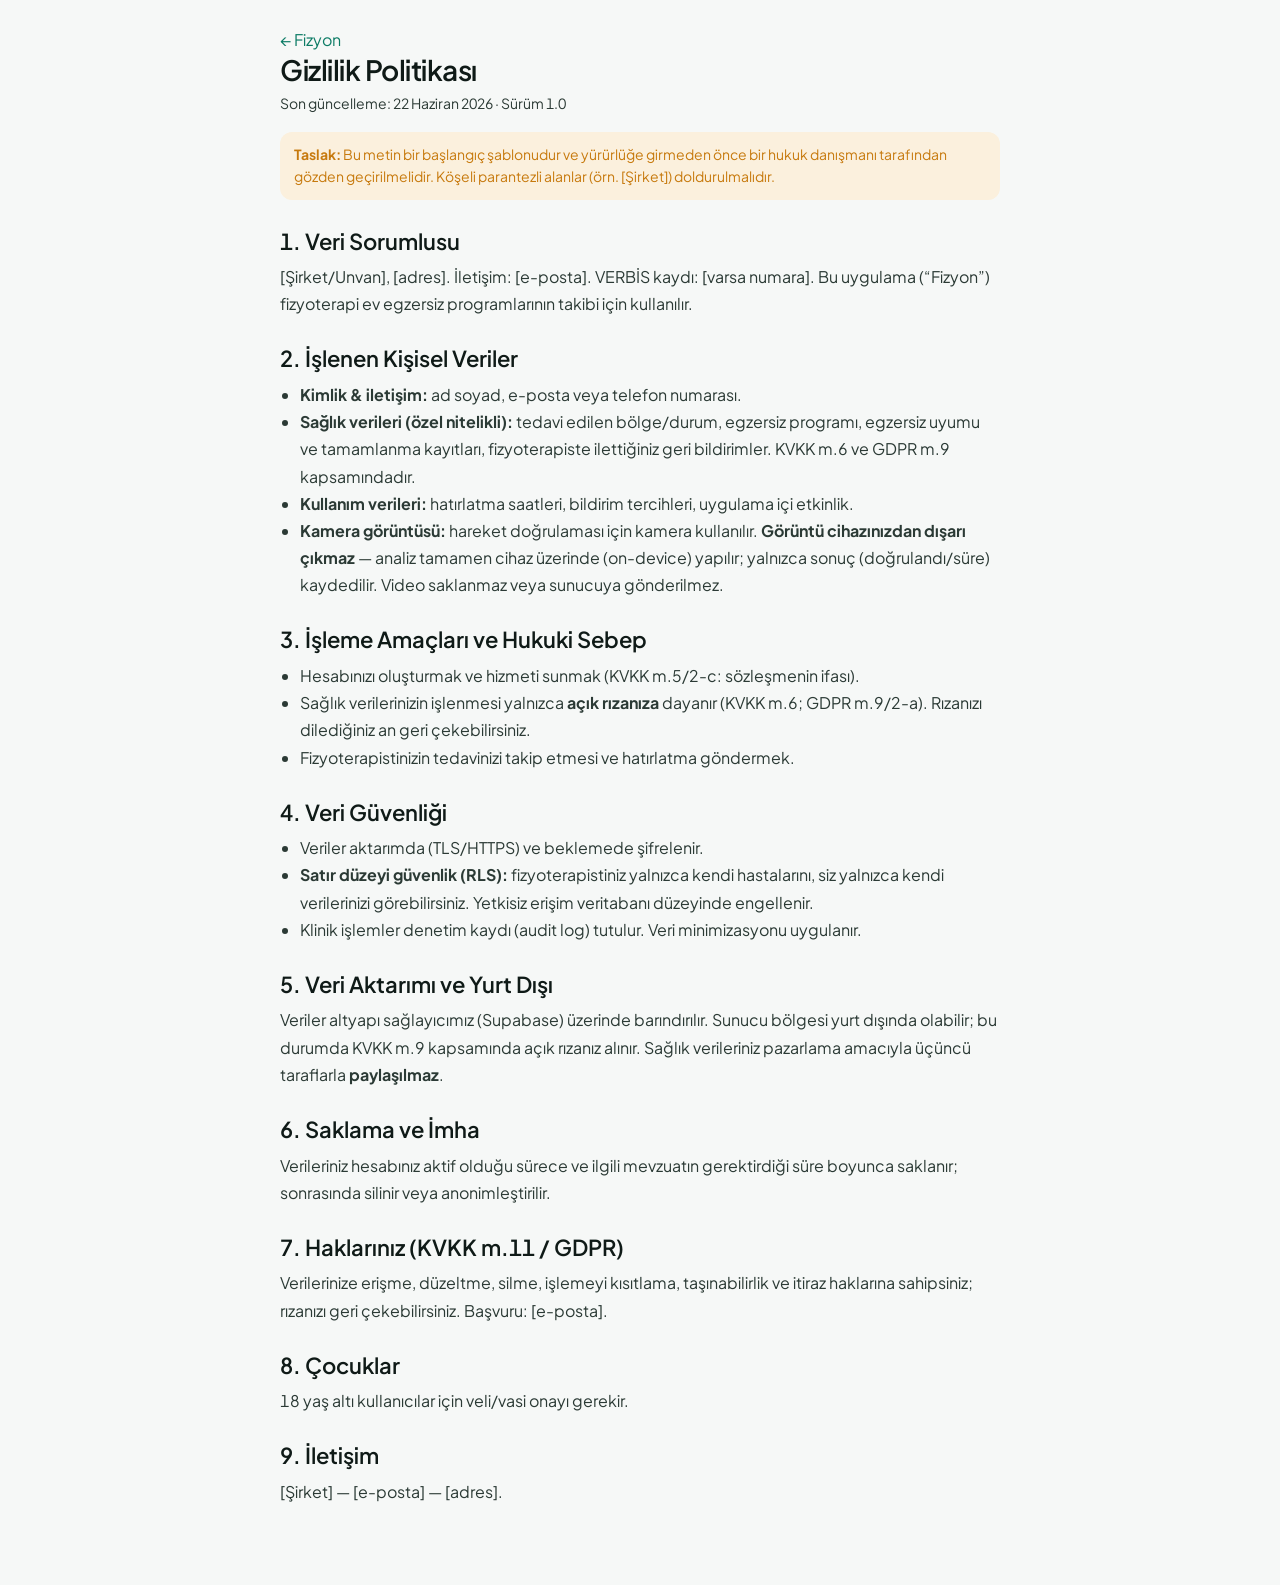
==== privacy.html @ be98ea69 "Add cloud backend (Supabase), real auth, KVKK consent, legal docs, Google Play readiness - Supabase " ====
<!DOCTYPE html>
<html lang="tr">
<head>
<meta charset="UTF-8">
<meta name="viewport" content="width=device-width, initial-scale=1">
<title>Gizlilik Politikası — Fizyon</title>
<link rel="stylesheet" href="css/styles.css">
<style>body{background:var(--bg)} .doc{max-width:760px;margin:0 auto;padding:28px 20px 80px} .doc h1{margin-bottom:6px} .doc h2{margin:28px 0 8px} .doc p,.doc li{color:var(--ink-700);line-height:1.7} .doc ul{padding-left:20px;margin:8px 0} .note{background:var(--warn-bg);color:var(--warn);padding:12px 14px;border-radius:var(--r-md);font-size:14px;margin:16px 0}</style>
</head>
<body>
<article class="doc">
  <a href="index.html" style="color:var(--teal-600);text-decoration:none">&larr; Fizyon</a>
  <h1>Gizlilik Politikası</h1>
  <p class="hint">Son güncelleme: 22 Haziran 2026 · Sürüm 1.0</p>

  <div class="note"><b>Taslak:</b> Bu metin bir başlangıç şablonudur ve yürürlüğe girmeden önce bir hukuk danışmanı tarafından gözden geçirilmelidir. Köşeli parantezli alanlar (örn. [Şirket]) doldurulmalıdır.</div>

  <h2>1. Veri Sorumlusu</h2>
  <p>[Şirket/Unvan], [adres]. İletişim: [e-posta]. VERBİS kaydı: [varsa numara]. Bu uygulama (“Fizyon”) fizyoterapi ev egzersiz programlarının takibi için kullanılır.</p>

  <h2>2. İşlenen Kişisel Veriler</h2>
  <ul>
    <li><b>Kimlik & iletişim:</b> ad soyad, e-posta veya telefon numarası.</li>
    <li><b>Sağlık verileri (özel nitelikli):</b> tedavi edilen bölge/durum, egzersiz programı, egzersiz uyumu ve tamamlanma kayıtları, fizyoterapiste ilettiğiniz geri bildirimler. KVKK m.6 ve GDPR m.9 kapsamındadır.</li>
    <li><b>Kullanım verileri:</b> hatırlatma saatleri, bildirim tercihleri, uygulama içi etkinlik.</li>
    <li><b>Kamera görüntüsü:</b> hareket doğrulaması için kamera kullanılır. <b>Görüntü cihazınızdan dışarı çıkmaz</b> — analiz tamamen cihaz üzerinde (on-device) yapılır; yalnızca sonuç (doğrulandı/süre) kaydedilir. Video saklanmaz veya sunucuya gönderilmez.</li>
  </ul>

  <h2>3. İşleme Amaçları ve Hukuki Sebep</h2>
  <ul>
    <li>Hesabınızı oluşturmak ve hizmeti sunmak (KVKK m.5/2-c: sözleşmenin ifası).</li>
    <li>Sağlık verilerinizin işlenmesi yalnızca <b>açık rızanıza</b> dayanır (KVKK m.6; GDPR m.9/2-a). Rızanızı dilediğiniz an geri çekebilirsiniz.</li>
    <li>Fizyoterapistinizin tedavinizi takip etmesi ve hatırlatma göndermek.</li>
  </ul>

  <h2>4. Veri Güvenliği</h2>
  <ul>
    <li>Veriler aktarımda (TLS/HTTPS) ve beklemede şifrelenir.</li>
    <li><b>Satır düzeyi güvenlik (RLS):</b> fizyoterapistiniz yalnızca kendi hastalarını, siz yalnızca kendi verilerinizi görebilirsiniz. Yetkisiz erişim veritabanı düzeyinde engellenir.</li>
    <li>Klinik işlemler denetim kaydı (audit log) tutulur. Veri minimizasyonu uygulanır.</li>
  </ul>

  <h2>5. Veri Aktarımı ve Yurt Dışı</h2>
  <p>Veriler altyapı sağlayıcımız (Supabase) üzerinde barındırılır. Sunucu bölgesi yurt dışında olabilir; bu durumda KVKK m.9 kapsamında açık rızanız alınır. Sağlık verileriniz pazarlama amacıyla üçüncü taraflarla <b>paylaşılmaz</b>.</p>

  <h2>6. Saklama ve İmha</h2>
  <p>Verileriniz hesabınız aktif olduğu sürece ve ilgili mevzuatın gerektirdiği süre boyunca saklanır; sonrasında silinir veya anonimleştirilir.</p>

  <h2>7. Haklarınız (KVKK m.11 / GDPR)</h2>
  <p>Verilerinize erişme, düzeltme, silme, işlemeyi kısıtlama, taşınabilirlik ve itiraz haklarına sahipsiniz; rızanızı geri çekebilirsiniz. Başvuru: [e-posta].</p>

  <h2>8. Çocuklar</h2>
  <p>18 yaş altı kullanıcılar için veli/vasi onayı gerekir.</p>

  <h2>9. İletişim</h2>
  <p>[Şirket] — [e-posta] — [adres].</p>
</article>
</body>
</html>
---- css/styles.css ----
/* Fizyon design system — see DESIGN.md */
@import url('https://fonts.googleapis.com/css2?family=Plus+Jakarta+Sans:wght@400;500;600;700&display=swap');

:root{
  --teal-700:#0A5F4E; --teal-600:#0E7C66; --teal-500:#149A7E; --teal-100:#BFE6DC; --teal-50:#E6F4F0;
  --coral-600:#D8482C; --coral-500:#F2674A; --coral-100:#F9CFC4; --coral-50:#FCEAE5;
  --ink-900:#0F1A17; --ink-700:#2B3A35; --ink-500:#5C6B66; --ink-300:#9AA8A3;
  --line:#E4EAE8; --surface:#FFFFFF; --bg:#F6F8F7;
  --success:#0E7C66; --success-bg:#E6F4F0; --warn:#C77A0E; --warn-bg:#FBF0DD; --danger:#D64545; --danger-bg:#FBEAEA;
  --r-sm:8px; --r-md:12px; --r-lg:16px; --r-pill:999px;
  --shadow:0 2px 8px rgba(15,26,23,.06); --shadow-lg:0 8px 28px rgba(15,26,23,.14);
  --maxw:440px;
}
@media (prefers-color-scheme:dark){
  :root{
    --teal-600:#1FB596; --teal-500:#37C7A9; --teal-100:#194D42; --teal-50:#13302A;
    --coral-500:#FF7E63; --coral-50:#3A211B;
    --ink-900:#EAF1EE; --ink-700:#C5D2CE; --ink-500:#93A39E; --ink-300:#6A7A75;
    --line:#243531; --surface:#13201C; --bg:#0C1614;
    --success-bg:#13302A; --warn-bg:#33260E; --danger:#F2807F; --danger-bg:#3A1C1C;
  }
}
*{box-sizing:border-box;margin:0;padding:0}
html,body{height:100%}
body{
  font-family:'Plus Jakarta Sans',system-ui,sans-serif;
  background:var(--bg); color:var(--ink-900);
  font-size:16px; line-height:1.55; -webkit-font-smoothing:antialiased;
  font-variant-numeric:tabular-nums;
}
button{font-family:inherit}
.sr-only{position:absolute;width:1px;height:1px;overflow:hidden;clip:rect(0 0 0 0)}

/* App frame — phone-centered */
#app{max-width:var(--maxw);margin:0 auto;min-height:100%;background:var(--bg);position:relative;display:flex;flex-direction:column}
.screen{flex:1;padding:20px 18px 96px;animation:enter .2s ease-out}
@keyframes enter{from{opacity:0;transform:translateY(10px)}to{opacity:1;transform:none}}
@media (prefers-reduced-motion:reduce){.screen{animation:none}*{transition:none!important}}

/* Typography */
h1{font-size:28px;font-weight:600;line-height:1.2;letter-spacing:-.5px}
h2{font-size:22px;font-weight:600;line-height:1.25}
h3{font-size:18px;font-weight:600}
.muted{color:var(--ink-500)}
.hint{color:var(--ink-300);font-size:14px}
.caption{font-size:12px;font-weight:500;color:var(--ink-500)}
.center{text-align:center}

/* Top bar */
.appbar{display:flex;align-items:center;gap:12px;padding:14px 18px;position:sticky;top:0;background:var(--bg);z-index:20}
.appbar .back{width:40px;height:40px;border-radius:var(--r-md);border:1px solid var(--line);background:var(--surface);display:flex;align-items:center;justify-content:center;font-size:20px;cursor:pointer;color:var(--ink-900)}
.appbar h2{flex:1}
.brand{display:flex;align-items:center;gap:10px;font-weight:600}
.brand img{width:30px;height:30px;border-radius:8px}

/* Cards */
.card{background:var(--surface);border:1px solid var(--line);border-radius:var(--r-lg);padding:16px;margin-bottom:12px}
.card.flush{padding:0;overflow:hidden}
.row{display:flex;align-items:center;gap:12px}
.row.between{justify-content:space-between}
.stack>*+*{margin-top:12px}
.list-item{display:flex;align-items:center;gap:12px;padding:14px 16px;border-bottom:1px solid var(--line);cursor:pointer;background:none;border-left:none;border-right:none;border-top:none;width:100%;text-align:left;color:var(--ink-900)}
.list-item:last-child{border-bottom:none}
.list-item:active{background:var(--bg)}

/* Avatar */
.avatar{width:42px;height:42px;border-radius:50%;background:var(--teal-50);color:var(--teal-600);display:flex;align-items:center;justify-content:center;font-weight:600;font-size:15px;flex-shrink:0}
.avatar.lg{width:64px;height:64px;font-size:22px}

/* Buttons */
.btn{display:inline-flex;align-items:center;justify-content:center;gap:8px;height:48px;padding:0 20px;border-radius:var(--r-md);font-size:16px;font-weight:600;cursor:pointer;border:1px solid transparent;transition:transform .12s,background .15s;width:100%}
.btn:active{transform:scale(.98)}
.btn:focus-visible{outline:none;box-shadow:0 0 0 3px color-mix(in srgb,var(--teal-600) 35%,transparent)}
.btn[disabled]{opacity:.4;pointer-events:none}
.btn-primary{background:var(--teal-600);color:#fff}
.btn-primary:hover{background:var(--teal-500)}
.btn-accent{background:var(--coral-500);color:#fff}
.btn-secondary{background:var(--surface);border-color:var(--line);color:var(--ink-900)}
.btn-ghost{background:transparent;color:var(--teal-600);width:auto;height:auto;padding:8px}
.btn-danger{background:transparent;border-color:var(--danger);color:var(--danger)}
.btn.sm{height:40px;font-size:14px;padding:0 14px;width:auto}
.btn-block{width:100%}

/* Inputs */
.field{margin-bottom:14px}
.field label{display:block;font-size:14px;font-weight:500;margin-bottom:6px;color:var(--ink-700)}
.input,textarea,select{width:100%;height:48px;border:1px solid var(--line);background:var(--surface);border-radius:var(--r-md);padding:0 14px;font-size:16px;font-family:inherit;color:var(--ink-900);transition:border .15s,box-shadow .15s}
textarea{height:auto;min-height:88px;padding:12px 14px;line-height:1.5;resize:vertical}
.input:focus,textarea:focus,select:focus{outline:none;border-color:var(--teal-500);box-shadow:0 0 0 3px color-mix(in srgb,var(--teal-600) 18%,transparent)}
.input.err{border-color:var(--danger)}
.err-msg{color:var(--danger);font-size:13px;margin-top:5px;display:flex;align-items:center;gap:5px}
.num-row{display:flex;gap:10px}
.num-row .field{flex:1}

/* Pills / badges / chips */
.badge{display:inline-flex;align-items:center;gap:5px;font-size:12px;font-weight:600;padding:4px 10px;border-radius:var(--r-pill)}
.badge.teal{background:var(--teal-50);color:var(--teal-600)}
.badge.coral{background:var(--coral-50);color:var(--coral-600)}
.badge.warn{background:var(--warn-bg);color:var(--warn)}
.badge.danger{background:var(--danger-bg);color:var(--danger)}
.chip{padding:9px 14px;border:1px solid var(--line);border-radius:var(--r-pill);background:var(--surface);font-size:14px;cursor:pointer;color:var(--ink-700)}
.chip.on{background:var(--teal-50);border-color:var(--teal-500);color:var(--teal-600);font-weight:600}

/* Selectable big option (register type, role) */
.option{display:flex;gap:14px;align-items:center;padding:18px;border:1.5px solid var(--line);border-radius:var(--r-lg);background:var(--surface);cursor:pointer;text-align:left;width:100%;color:var(--ink-900);transition:border .15s,background .15s}
.option:hover{border-color:var(--teal-100)}
.option.on{border-color:var(--teal-500);background:var(--teal-50)}
.option .oi{width:48px;height:48px;border-radius:var(--r-md);background:var(--teal-50);color:var(--teal-600);display:flex;align-items:center;justify-content:center;font-size:24px;flex-shrink:0}
.option .ot{font-weight:600}
.option .od{font-size:13px;color:var(--ink-500)}

/* Progress / stats */
.stat{background:var(--bg);border-radius:var(--r-md);padding:14px}
.stat .v{font-size:24px;font-weight:600}
.stat .l{font-size:13px;color:var(--ink-500)}
.ring{--p:0;width:54px;height:54px;border-radius:50%;background:conic-gradient(var(--teal-500) calc(var(--p)*1%),var(--line) 0);display:flex;align-items:center;justify-content:center;flex-shrink:0}
.ring span{width:42px;height:42px;border-radius:50%;background:var(--surface);display:flex;align-items:center;justify-content:center;font-size:13px;font-weight:600}
.bar{height:8px;border-radius:var(--r-pill);background:var(--line);overflow:hidden}
.bar i{display:block;height:100%;background:var(--teal-500);border-radius:inherit}

/* Bottom nav — floating bar, active tab expands into a labelled pill */
.tabbar{position:sticky;bottom:0;max-width:var(--maxw);margin:0 auto;padding:8px 14px max(10px,env(safe-area-inset-bottom));z-index:30;background:linear-gradient(to top,var(--bg) 60%,transparent)}
.tabwrap{display:flex;align-items:center;justify-content:space-between;gap:4px;background:var(--surface);border:1px solid var(--line);border-radius:var(--r-pill);padding:6px;box-shadow:0 6px 22px rgba(15,26,23,.12)}
.tabwrap button{display:flex;align-items:center;gap:8px;border:none;background:transparent;color:var(--ink-500);padding:11px;border-radius:var(--r-pill);cursor:pointer;font-size:14px;font-weight:600;transition:background .2s,color .2s,padding .2s}
.tabwrap button i{font-size:22px}
.tabwrap button .lbl{display:none;white-space:nowrap}
.tabwrap button.on{background:var(--teal-600);color:#fff;padding:11px 18px}
.tabwrap button.on .lbl{display:inline}
.tabwrap button:active{transform:scale(.95)}

/* Achievement / share card */
.ach-card{background:var(--teal-600);color:#fff;border-radius:var(--r-xl,16px);padding:26px 22px;text-align:center;position:relative;overflow:hidden}
.ach-card .ach-logo{width:54px;height:54px;border-radius:14px;background:rgba(255,255,255,.16);display:flex;align-items:center;justify-content:center;margin:0 auto 14px;font-size:28px}
.ach-card h2{color:#fff;font-size:24px;margin-bottom:4px}
.ach-card .ach-name{font-size:18px;font-weight:600;margin-top:2px}
.ach-card .ach-line{color:rgba(255,255,255,.85);font-size:15px;margin:10px 0 18px}
.ach-stats{display:flex;gap:10px;justify-content:center;margin-bottom:18px}
.ach-stat{background:rgba(255,255,255,.14);border-radius:var(--r-md);padding:12px 16px;min-width:92px}
.ach-stat .v{font-size:26px;font-weight:700;line-height:1}
.ach-stat .l{font-size:12px;color:rgba(255,255,255,.8);margin-top:4px}
.ach-by{font-size:13px;color:rgba(255,255,255,.9);display:flex;align-items:center;justify-content:center;gap:6px}
.ach-mark{position:absolute;right:-20px;bottom:-20px;font-size:120px;color:rgba(255,255,255,.08)}

/* Toast */
.toast{position:fixed;left:50%;bottom:84px;transform:translateX(-50%);background:var(--ink-900);color:#fff;padding:12px 18px;border-radius:var(--r-pill);font-size:14px;font-weight:500;box-shadow:var(--shadow-lg);z-index:60;animation:enter .2s}
@media (prefers-color-scheme:dark){.toast{background:var(--teal-600)}}

/* Sheet / modal */
.scrim{position:fixed;inset:0;background:rgba(8,18,15,.45);display:flex;align-items:flex-end;justify-content:center;z-index:50;animation:enter .15s}
.sheet{background:var(--surface);width:100%;max-width:var(--maxw);border-radius:var(--r-lg) var(--r-lg) 0 0;padding:22px 18px max(22px,env(safe-area-inset-bottom));box-shadow:var(--shadow-lg)}
.sheet .grab{width:40px;height:4px;border-radius:2px;background:var(--line);margin:0 auto 16px}

/* Animated exercise demos — "gray body" looped figures (offline fallback) */
.demo-stage{position:relative;background:var(--bg);border-radius:var(--r-lg);display:flex;align-items:center;justify-content:center;overflow:hidden}
.fz-demo{width:62%;max-width:200px;color:var(--ink-300)}
.fz-demo *{transform-box:fill-box}
.fz-demo .seg{fill:currentColor}
.fz-demo .joint{fill:var(--ink-500)}
@media (prefers-reduced-motion:no-preference){
  .fz-demo--squat .d-body{transform-origin:center bottom;animation:d-sq 2.6s ease-in-out infinite}
  .fz-demo--squat .d-legs{transform-origin:center bottom;animation:d-sqlegs 2.6s ease-in-out infinite}
  @keyframes d-sq{0%,100%{transform:translateY(0)}50%{transform:translateY(26px)}}
  @keyframes d-sqlegs{0%,100%{transform:scaleY(1)}50%{transform:scaleY(.66)}}
  .fz-demo--balance{animation:d-sway 3s ease-in-out infinite}
  .fz-demo--balance .d-legR{transform-origin:50% 0;animation:d-lift 3s ease-in-out infinite}
  @keyframes d-sway{0%,100%{transform:rotate(-2deg)}50%{transform:rotate(2deg)}}
  @keyframes d-lift{0%,100%{transform:rotate(0)}50%{transform:rotate(26deg) translateX(-6px)}}
  .fz-demo--shoulder .d-arms{transform-origin:50% 18%;animation:d-arm 2.4s ease-in-out infinite}
  @keyframes d-arm{0%,100%{transform:rotate(0)}50%{transform:rotate(-150deg)}}
  .fz-demo--legraise .d-legR{transform-origin:0 50%;animation:d-leg 2.6s ease-in-out infinite}
  @keyframes d-leg{0%,100%{transform:rotate(0)}50%{transform:rotate(-42deg)}}
  .fz-demo--bridge .d-hips{transform-origin:center bottom;animation:d-bridge 2.6s ease-in-out infinite}
  @keyframes d-bridge{0%,100%{transform:translateY(0)}50%{transform:translateY(-20px)}}
  .fz-demo--generic{animation:d-breathe 3.2s ease-in-out infinite}
  @keyframes d-breathe{0%,100%{transform:translateY(0)}50%{transform:translateY(-6px)}}
}
.demo-src{position:absolute;top:10px;left:10px}

/* Timer */
.timer{font-size:56px;font-weight:600;letter-spacing:1px;line-height:1;font-variant-numeric:tabular-nums}
.timer-ring{--p:0;width:200px;height:200px;border-radius:50%;background:conic-gradient(var(--teal-500) calc(var(--p)*1%),var(--line) 0);display:flex;align-items:center;justify-content:center;margin:0 auto;transition:--p .2s linear}
.timer-ring .inner{width:172px;height:172px;border-radius:50%;background:var(--surface);display:flex;flex-direction:column;align-items:center;justify-content:center;gap:4px}

/* Camera */
.cam-stage{position:relative;width:100%;aspect-ratio:3/4;background:#0b1614;border-radius:var(--r-lg);overflow:hidden;display:flex;align-items:center;justify-content:center}
.cam-stage video,.cam-stage canvas{position:absolute;inset:0;width:100%;height:100%;object-fit:cover}
.cam-stage video{transform:scaleX(-1)}
.cam-stage canvas{transform:scaleX(-1)}
.cam-hint{position:absolute;bottom:12px;left:12px;right:12px;text-align:center;color:#fff;font-size:14px;font-weight:500;background:rgba(8,18,15,.55);padding:8px 12px;border-radius:var(--r-pill);z-index:3}
.cam-live{position:absolute;top:12px;left:12px;z-index:3;display:flex;align-items:center;gap:5px;color:#fff;font-size:12px;font-weight:600;background:rgba(8,18,15,.5);padding:5px 10px;border-radius:var(--r-pill)}
.cam-live .dot{width:8px;height:8px;border-radius:50%;background:var(--coral-500);animation:blink 1.2s infinite}
@keyframes blink{50%{opacity:.3}}
.cam-prog{position:absolute;top:12px;right:12px;z-index:3}
.verify-ok{position:absolute;inset:0;display:flex;flex-direction:column;align-items:center;justify-content:center;gap:10px;background:rgba(14,124,102,.92);color:#fff;z-index:4;animation:enter .25s}
.verify-ok i{font-size:64px}

/* Preset library */
.preset{display:flex;gap:12px;align-items:center;padding:12px;border:1px solid var(--line);border-radius:var(--r-md);background:var(--surface);cursor:pointer;width:100%;text-align:left;color:var(--ink-900);margin-bottom:8px}
.preset:active{background:var(--bg)}
.preset .pv{width:54px;height:54px;border-radius:var(--r-sm);background:var(--bg);flex-shrink:0;display:flex;align-items:center;justify-content:center;overflow:hidden}
.preset .pv .fz-demo{width:80%}
.cat-row{display:flex;gap:8px;overflow-x:auto;padding-bottom:8px;margin-bottom:8px;-webkit-overflow-scrolling:touch}
.cat-row::-webkit-scrollbar{display:none}
.cat-row .chip{flex-shrink:0}
.sheet.tall{max-height:82vh;overflow-y:auto}

/* Reward / journey */
.reward{display:flex;flex-direction:column;align-items:center;gap:6px;padding:14px 8px;border:1px solid var(--line);border-radius:var(--r-md);text-align:center}
.reward .rc{width:48px;height:48px;border-radius:50%;display:flex;align-items:center;justify-content:center;font-size:24px;background:var(--coral-50);color:var(--coral-600)}
.reward.locked{opacity:.45}
.reward.locked .rc{background:var(--bg);color:var(--ink-300)}
.grid2{display:grid;grid-template-columns:repeat(2,minmax(0,1fr));gap:10px}

/* Misc */
.divider{height:1px;background:var(--line);margin:16px 0}
.spacer{flex:1}
.gap8{gap:8px}.gap16{gap:16px}
.mt8{margin-top:8px}.mt16{margin-top:16px}.mt24{margin-top:24px}
.fade{animation:enter .25s ease-out}
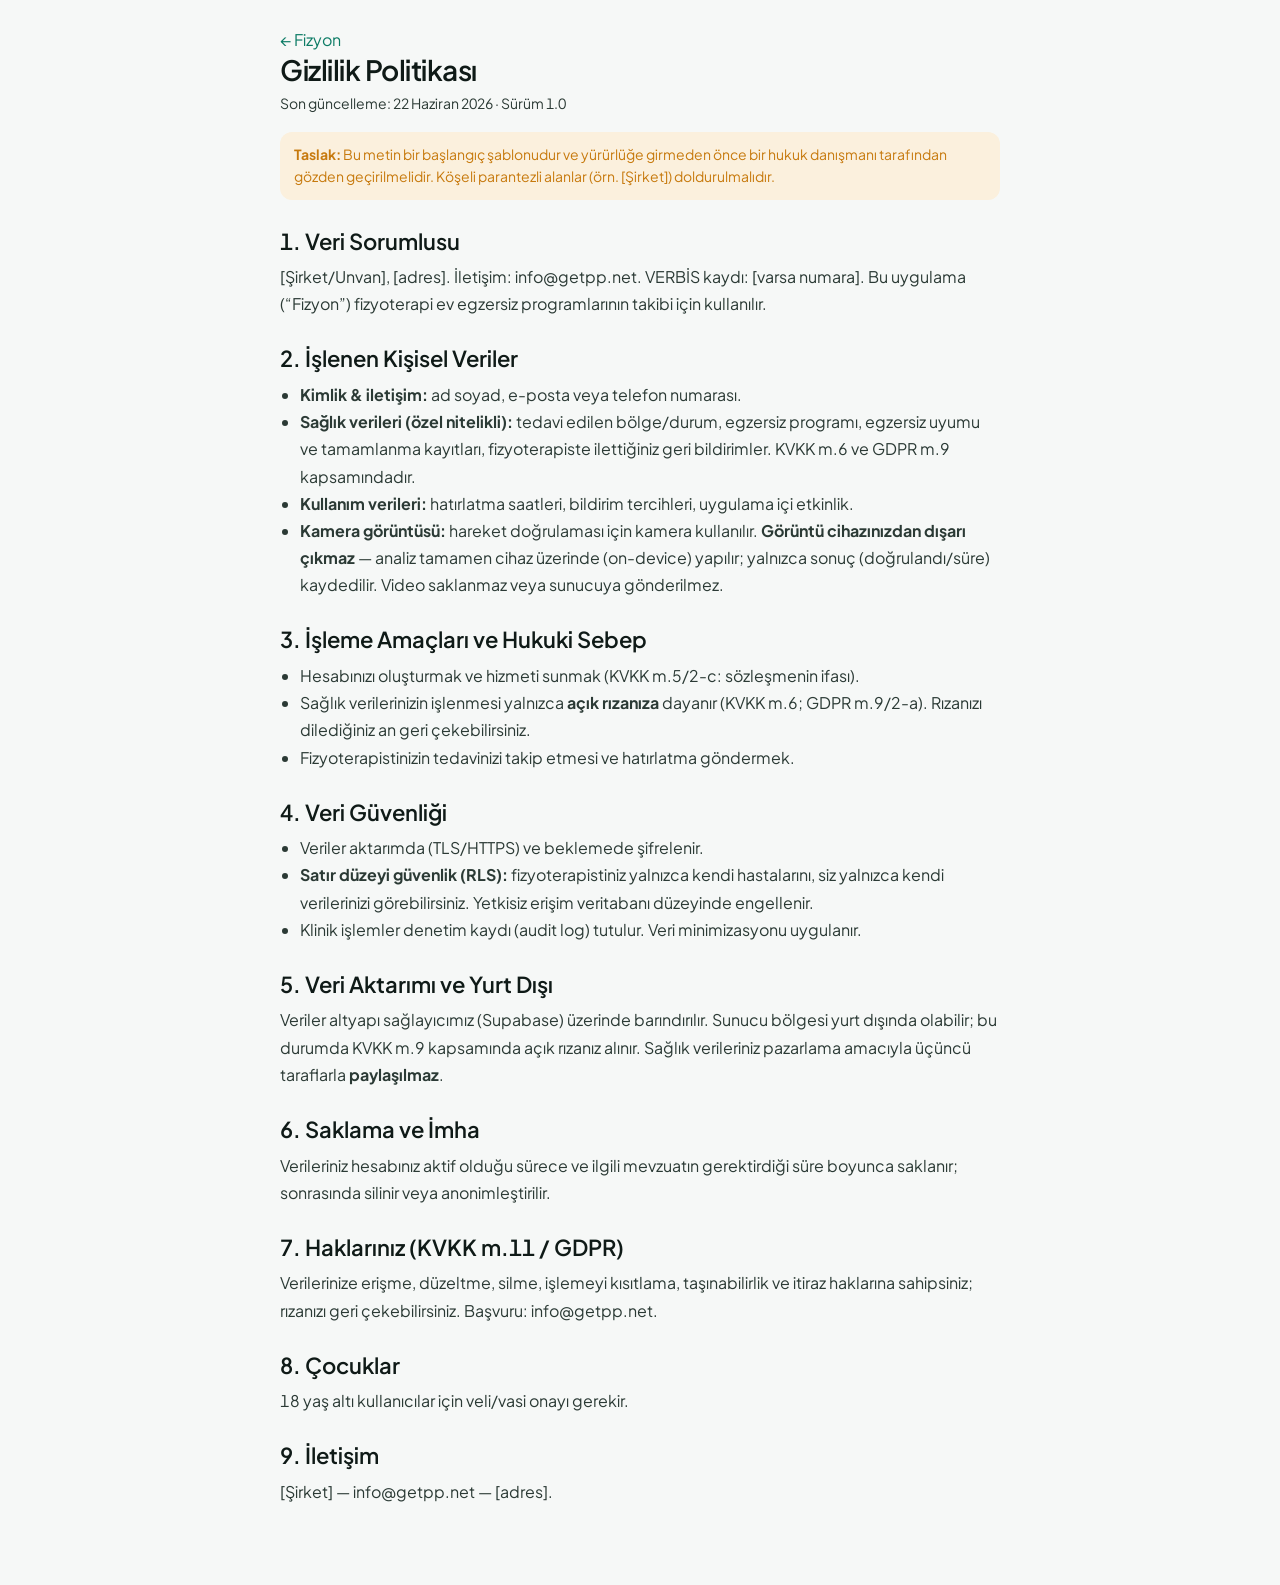
==== commit d5e8b020: "chore: set contact email to info@getpp.net in legal pages" ====
--- a/privacy.html
+++ b/privacy.html
@@ -16,7 +16,7 @@
   <div class="note"><b>Taslak:</b> Bu metin bir başlangıç şablonudur ve yürürlüğe girmeden önce bir hukuk danışmanı tarafından gözden geçirilmelidir. Köşeli parantezli alanlar (örn. [Şirket]) doldurulmalıdır.</div>
 
   <h2>1. Veri Sorumlusu</h2>
-  <p>[Şirket/Unvan], [adres]. İletişim: [e-posta]. VERBİS kaydı: [varsa numara]. Bu uygulama (“Fizyon”) fizyoterapi ev egzersiz programlarının takibi için kullanılır.</p>
+  <p>[Şirket/Unvan], [adres]. İletişim: info@getpp.net. VERBİS kaydı: [varsa numara]. Bu uygulama (“Fizyon”) fizyoterapi ev egzersiz programlarının takibi için kullanılır.</p>
 
   <h2>2. İşlenen Kişisel Veriler</h2>
   <ul>
@@ -47,13 +47,13 @@
   <p>Verileriniz hesabınız aktif olduğu sürece ve ilgili mevzuatın gerektirdiği süre boyunca saklanır; sonrasında silinir veya anonimleştirilir.</p>
 
   <h2>7. Haklarınız (KVKK m.11 / GDPR)</h2>
-  <p>Verilerinize erişme, düzeltme, silme, işlemeyi kısıtlama, taşınabilirlik ve itiraz haklarına sahipsiniz; rızanızı geri çekebilirsiniz. Başvuru: [e-posta].</p>
+  <p>Verilerinize erişme, düzeltme, silme, işlemeyi kısıtlama, taşınabilirlik ve itiraz haklarına sahipsiniz; rızanızı geri çekebilirsiniz. Başvuru: info@getpp.net.</p>
 
   <h2>8. Çocuklar</h2>
   <p>18 yaş altı kullanıcılar için veli/vasi onayı gerekir.</p>
 
   <h2>9. İletişim</h2>
-  <p>[Şirket] — [e-posta] — [adres].</p>
+  <p>[Şirket] — info@getpp.net — [adres].</p>
 </article>
 </body>
 </html>
--- a/css/styles.css
+++ b/css/styles.css
@@ -33,6 +33,7 @@
 
 /* App frame — phone-centered */
 #app{max-width:var(--maxw);margin:0 auto;min-height:100%;background:var(--bg);position:relative;display:flex;flex-direction:column}
+#app.big-text{zoom:1.15}  /* accessibility: larger text/targets for older users */
 .screen{flex:1;padding:20px 18px 96px;animation:enter .2s ease-out}
 @keyframes enter{from{opacity:0;transform:translateY(10px)}to{opacity:1;transform:none}}
 @media (prefers-reduced-motion:reduce){.screen{animation:none}*{transition:none!important}}
@@ -217,3 +218,45 @@
 .gap8{gap:8px}.gap16{gap:16px}
 .mt8{margin-top:8px}.mt16{margin-top:16px}.mt24{margin-top:24px}
 .fade{animation:enter .25s ease-out}
+
+/* ============================================================
+   Desktop layer — clinicians use Fizyon on the web, so on wide
+   screens the in-app views (those with a .tabbar) become a real
+   web app: left sidebar nav + a comfortable centered content
+   column. Scoped with :has(.tabbar) so login/onboarding screens
+   (no tabbar) keep their clean centered card layout.
+   ============================================================ */
+@media (min-width: 980px){
+  /* App shell: full width, content offset by a fixed sidebar */
+  #app:has(.tabbar){max-width:none;margin:0;padding-left:248px}
+
+  /* Bottom tab pill -> fixed left sidebar */
+  #app:has(.tabbar) .tabbar{
+    position:fixed;left:0;top:0;bottom:0;width:248px;max-width:none;margin:0;
+    padding:24px 16px;background:var(--surface);border-right:1px solid var(--line);
+    box-shadow:none;z-index:40;display:flex;flex-direction:column;
+  }
+  /* Brand at the top of the sidebar */
+  #app:has(.tabbar) .tabbar::before{
+    content:"Fizyon";display:flex;align-items:center;font-weight:600;font-size:19px;
+    color:var(--ink-900);padding:6px 12px 26px 50px;
+    background:url(../assets/logo.svg) 12px 0/32px no-repeat;
+  }
+  #app:has(.tabbar) .tabwrap{
+    flex-direction:column;align-items:stretch;gap:6px;background:transparent;
+    border:none;border-radius:0;padding:0;box-shadow:none;
+  }
+  #app:has(.tabbar) .tabwrap button{
+    justify-content:flex-start;width:100%;padding:12px 14px;border-radius:12px;font-size:15px;
+  }
+  #app:has(.tabbar) .tabwrap button .lbl{display:inline}      /* labels always visible in sidebar */
+  #app:has(.tabbar) .tabwrap button.on{padding:12px 14px}
+  #app:has(.tabbar) .tabwrap button:not(.on):hover{background:var(--bg)}
+
+  /* Content: comfortable centered column beside the sidebar */
+  #app:has(.tabbar) .screen{max-width:880px;margin:0 auto;width:100%;padding:28px 40px 56px}
+  #app:has(.tabbar) .appbar{max-width:880px;margin:0 auto;width:100%;padding:22px 40px 6px}
+
+  /* Use the extra width: two-up patient/stat cards */
+  #app:has(.tabbar) .grid2{gap:14px}
+}
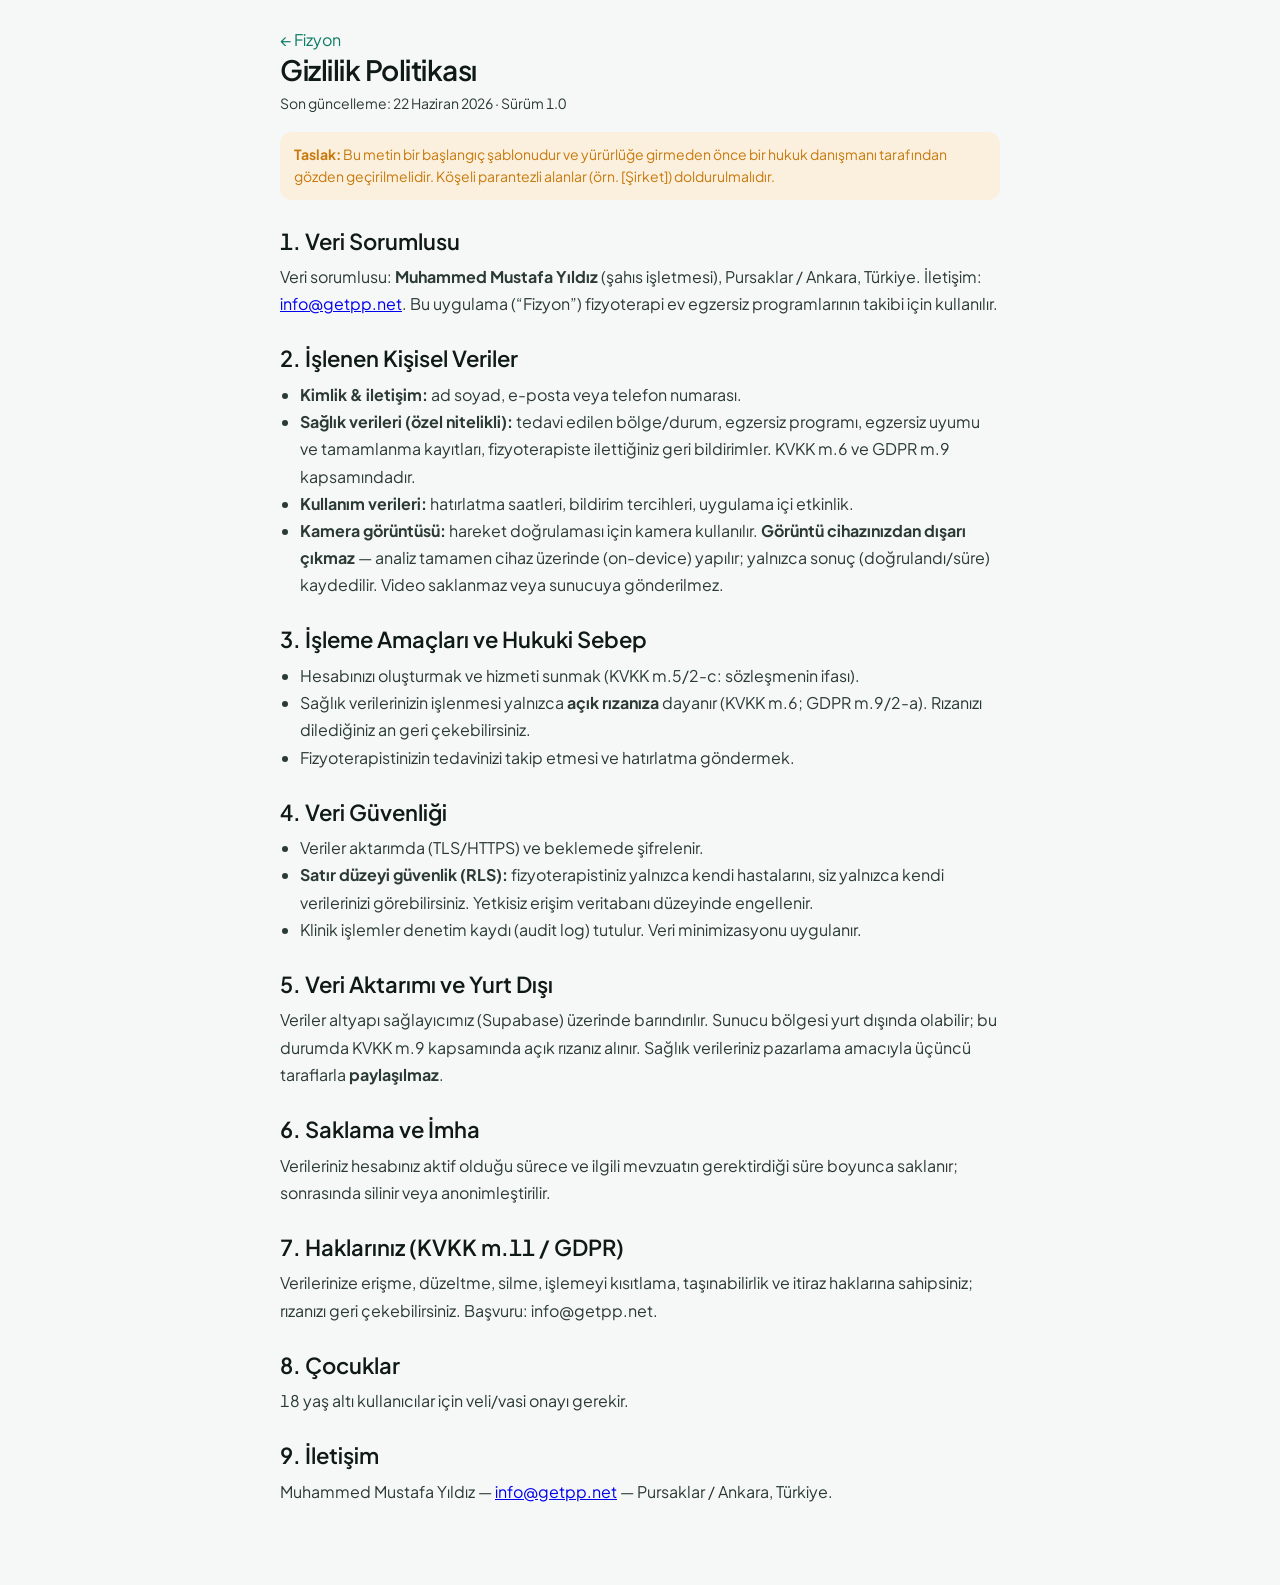
==== commit d2f40e1b: "chore: fill data controller (name + city) in legal pages" ====
--- a/privacy.html
+++ b/privacy.html
@@ -16,7 +16,7 @@
   <div class="note"><b>Taslak:</b> Bu metin bir başlangıç şablonudur ve yürürlüğe girmeden önce bir hukuk danışmanı tarafından gözden geçirilmelidir. Köşeli parantezli alanlar (örn. [Şirket]) doldurulmalıdır.</div>
 
   <h2>1. Veri Sorumlusu</h2>
-  <p>[Şirket/Unvan], [adres]. İletişim: info@getpp.net. VERBİS kaydı: [varsa numara]. Bu uygulama (“Fizyon”) fizyoterapi ev egzersiz programlarının takibi için kullanılır.</p>
+  <p>Veri sorumlusu: <b>Muhammed Mustafa Yıldız</b> (şahıs işletmesi), Pursaklar / Ankara, Türkiye. İletişim: <a href="mailto:info@getpp.net">info@getpp.net</a>. Bu uygulama (“Fizyon”) fizyoterapi ev egzersiz programlarının takibi için kullanılır.</p>
 
   <h2>2. İşlenen Kişisel Veriler</h2>
   <ul>
@@ -53,7 +53,7 @@
   <p>18 yaş altı kullanıcılar için veli/vasi onayı gerekir.</p>
 
   <h2>9. İletişim</h2>
-  <p>[Şirket] — info@getpp.net — [adres].</p>
+  <p>Muhammed Mustafa Yıldız — <a href="mailto:info@getpp.net">info@getpp.net</a> — Pursaklar / Ankara, Türkiye.</p>
 </article>
 </body>
 </html>
